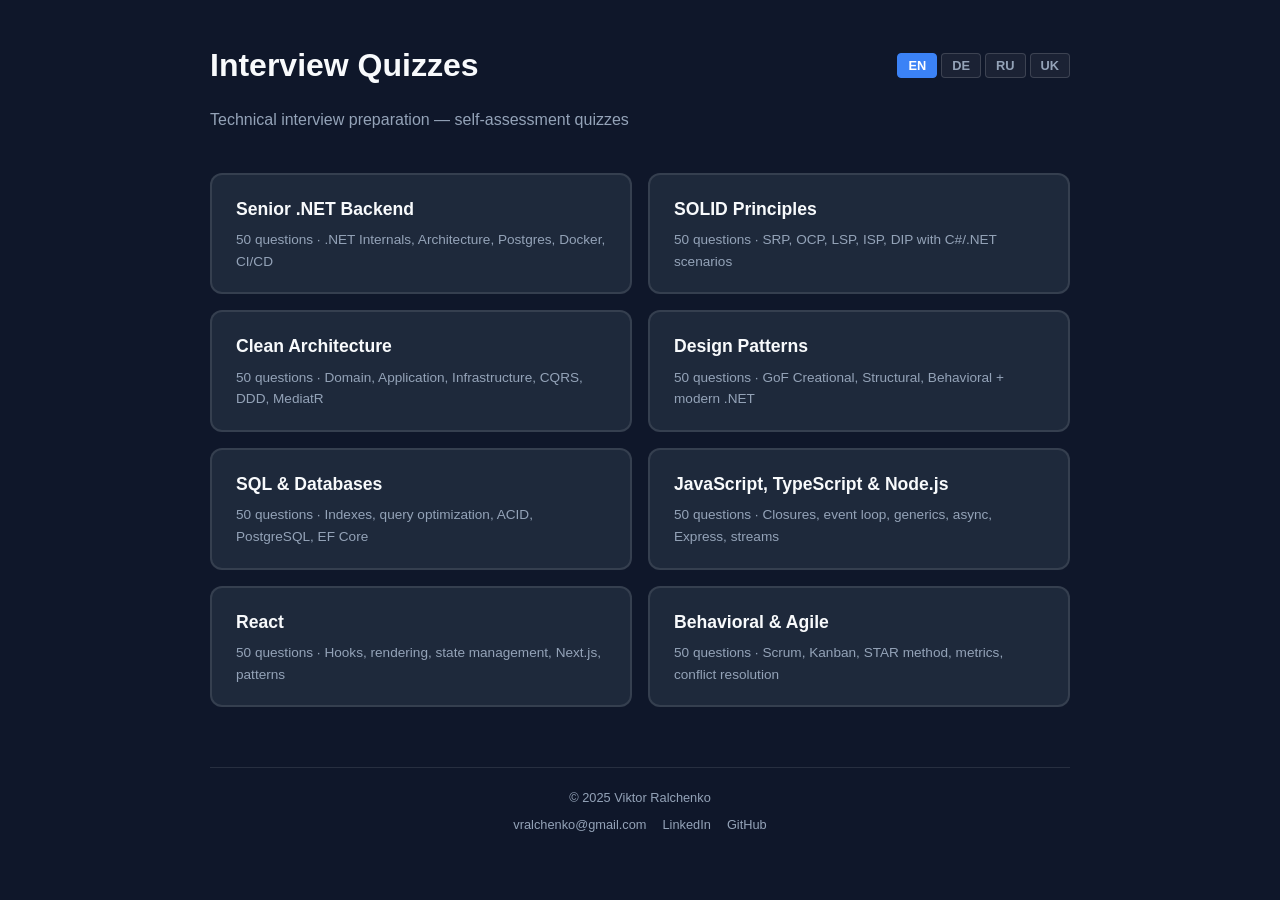
==== index.html @ 6f5f3eaf "Update footer contacts: Gmail + LinkedIn across all pages Co-Authored-By: Claude Opus 4.6 <noreply@a" ====
<!DOCTYPE html>
<html lang="en">
<head>
    <meta charset="UTF-8">
    <meta name="viewport" content="width=device-width, initial-scale=1.0">
    <title>Interview Quizzes — Viktor Ralchenko</title>
    <style>
        :root {
            --bg-main: #0f172a;
            --bg-card: #1e293b;
            --text-main: #f8fafc;
            --text-muted: #94a3b8;
            --accent: #3b82f6;
            --accent-hover: #2563eb;
        }
        body {
            font-family: 'Inter', -apple-system, BlinkMacSystemFont, "Segoe UI", Roboto, Helvetica, Arial, sans-serif;
            background-color: var(--bg-main);
            color: var(--text-main);
            margin: 0;
            padding: 40px 20px;
            display: flex;
            justify-content: center;
            line-height: 1.6;
        }
        .container {
            max-width: 860px;
            width: 100%;
        }
        .top-bar {
            display: flex;
            justify-content: space-between;
            align-items: center;
            margin-bottom: 8px;
        }
        h1 { margin: 0; }
        .lang-selector {
            display: flex;
            gap: 4px;
        }
        .lang-btn {
            background: rgba(255,255,255,0.05);
            border: 1px solid rgba(255,255,255,0.15);
            color: var(--text-muted);
            padding: 4px 10px;
            border-radius: 4px;
            font-size: 0.8rem;
            font-weight: 600;
            cursor: pointer;
            transition: all 0.2s;
        }
        .lang-btn:hover { color: var(--text-main); border-color: var(--accent); }
        .lang-btn.active { background: var(--accent); color: #fff; border-color: var(--accent); }
        .subtitle {
            color: var(--text-muted);
            margin-bottom: 40px;
        }
        .quiz-grid {
            display: grid;
            grid-template-columns: 1fr 1fr;
            gap: 16px;
        }
        @media (max-width: 600px) {
            .quiz-grid { grid-template-columns: 1fr; }
            .top-bar { flex-direction: column; align-items: flex-start; gap: 12px; }
        }
        .quiz-link {
            display: flex;
            flex-direction: column;
            background-color: var(--bg-card);
            border: 2px solid rgba(255,255,255,0.1);
            border-radius: 12px;
            padding: 20px 24px;
            text-decoration: none;
            color: var(--text-main);
            transition: all 0.2s;
        }
        .quiz-link:hover {
            border-color: var(--accent);
            background-color: rgba(59,130,246,0.1);
        }
        .quiz-title {
            font-size: 1.1rem;
            font-weight: 600;
            margin-bottom: 6px;
        }
        .quiz-meta {
            color: var(--text-muted);
            font-size: 0.85rem;
        }
        .footer {
            margin-top: 60px;
            padding-top: 20px;
            border-top: 1px solid rgba(255,255,255,0.1);
            text-align: center;
            color: var(--text-muted);
            font-size: 0.8rem;
        }
        .footer a {
            color: var(--text-muted);
            text-decoration: none;
            transition: color 0.2s;
        }
        .footer a:hover { color: var(--text-main); }
        .footer .contacts {
            margin-top: 6px;
            display: flex;
            justify-content: center;
            gap: 16px;
        }
    </style>
</head>
<body>
    <div class="container">
        <div class="top-bar">
            <h1 id="page-title">Interview Quizzes</h1>
            <div class="lang-selector">
                <button class="lang-btn" data-lang="en" onclick="setLang('en')">EN</button>
                <button class="lang-btn" data-lang="de" onclick="setLang('de')">DE</button>
                <button class="lang-btn" data-lang="ru" onclick="setLang('ru')">RU</button>
                <button class="lang-btn" data-lang="uk" onclick="setLang('uk')">UK</button>
            </div>
        </div>
        <p class="subtitle" id="page-subtitle">Technical interview preparation — self-assessment quizzes</p>
        <div class="quiz-grid" id="quiz-grid"></div>
        <div class="footer">
            <div>&copy; 2025 Viktor Ralchenko</div>
            <div class="contacts">
                <a href="mailto:vralchenko@gmail.com">vralchenko@gmail.com</a>
                <a href="https://www.linkedin.com/in/victoralchenko/" target="_blank">LinkedIn</a>
                <a href="https://github.com/vralchenko" target="_blank">GitHub</a>
            </div>
        </div>
    </div>

    <script>
    const ui = {
        en: {
            title: "Interview Quizzes",
            subtitle: "Technical interview preparation — self-assessment quizzes",
        },
        de: {
            title: "Interview-Quizze",
            subtitle: "Technische Interviewvorbereitung — Selbstbewertungsquizze",
        },
        ru: {
            title: "Квизы для собеседований",
            subtitle: "Подготовка к техническим собеседованиям — тесты для самопроверки",
        },
        uk: {
            title: "Квізи для співбесід",
            subtitle: "Підготовка до технічних співбесід — тести для самоперевірки",
        }
    };

    const quizzes = [
        {
            href: "fireart-senior-dotnet.html",
            title: { en: "Senior .NET Backend", de: "Senior .NET Backend", ru: "Senior .NET Backend", uk: "Senior .NET Backend" },
            meta: {
                en: "50 questions · .NET Internals, Architecture, Postgres, Docker, CI/CD",
                de: "50 Fragen · .NET Internals, Architektur, Postgres, Docker, CI/CD",
                ru: "50 вопросов · .NET Internals, архитектура, Postgres, Docker, CI/CD",
                uk: "50 питань · .NET Internals, архітектура, Postgres, Docker, CI/CD"
            }
        },
        {
            href: "solid-principles.html",
            title: { en: "SOLID Principles", de: "SOLID-Prinzipien", ru: "Принципы SOLID", uk: "Принципи SOLID" },
            meta: {
                en: "50 questions · SRP, OCP, LSP, ISP, DIP with C#/.NET scenarios",
                de: "50 Fragen · SRP, OCP, LSP, ISP, DIP mit C#/.NET-Szenarien",
                ru: "50 вопросов · SRP, OCP, LSP, ISP, DIP на примерах C#/.NET",
                uk: "50 питань · SRP, OCP, LSP, ISP, DIP на прикладах C#/.NET"
            }
        },
        {
            href: "clean-architecture.html",
            title: { en: "Clean Architecture", de: "Clean Architecture", ru: "Clean Architecture", uk: "Clean Architecture" },
            meta: {
                en: "50 questions · Domain, Application, Infrastructure, CQRS, DDD, MediatR",
                de: "50 Fragen · Domain, Application, Infrastructure, CQRS, DDD, MediatR",
                ru: "50 вопросов · Domain, Application, Infrastructure, CQRS, DDD, MediatR",
                uk: "50 питань · Domain, Application, Infrastructure, CQRS, DDD, MediatR"
            }
        },
        {
            href: "design-patterns.html",
            title: { en: "Design Patterns", de: "Design Patterns", ru: "Паттерны проектирования", uk: "Патерни проєктування" },
            meta: {
                en: "50 questions · GoF Creational, Structural, Behavioral + modern .NET",
                de: "50 Fragen · GoF Creational, Structural, Behavioral + modernes .NET",
                ru: "50 вопросов · GoF порождающие, структурные, поведенческие + современный .NET",
                uk: "50 питань · GoF породжувальні, структурні, поведінкові + сучасний .NET"
            }
        },
        {
            href: "sql-databases.html",
            title: { en: "SQL & Databases", de: "SQL & Datenbanken", ru: "SQL и базы данных", uk: "SQL та бази даних" },
            meta: {
                en: "50 questions · Indexes, query optimization, ACID, PostgreSQL, EF Core",
                de: "50 Fragen · Indizes, Abfrageoptimierung, ACID, PostgreSQL, EF Core",
                ru: "50 вопросов · Индексы, оптимизация запросов, ACID, PostgreSQL, EF Core",
                uk: "50 питань · Індекси, оптимізація запитів, ACID, PostgreSQL, EF Core"
            }
        },
        {
            href: "javascript-typescript-node.html",
            title: { en: "JavaScript, TypeScript & Node.js", de: "JavaScript, TypeScript & Node.js", ru: "JavaScript, TypeScript и Node.js", uk: "JavaScript, TypeScript та Node.js" },
            meta: {
                en: "50 questions · Closures, event loop, generics, async, Express, streams",
                de: "50 Fragen · Closures, Event Loop, Generics, Async, Express, Streams",
                ru: "50 вопросов · Замыкания, event loop, generics, async, Express, streams",
                uk: "50 питань · Замикання, event loop, generics, async, Express, streams"
            }
        },
        {
            href: "react.html",
            title: { en: "React", de: "React", ru: "React", uk: "React" },
            meta: {
                en: "50 questions · Hooks, rendering, state management, Next.js, patterns",
                de: "50 Fragen · Hooks, Rendering, State Management, Next.js, Patterns",
                ru: "50 вопросов · Хуки, рендеринг, управление состоянием, Next.js, паттерны",
                uk: "50 питань · Хуки, рендеринг, управління станом, Next.js, патерни"
            }
        },
        {
            href: "behavioral-agile.html",
            title: { en: "Behavioral & Agile", de: "Behavioral & Agile", ru: "Поведенческие и Agile", uk: "Поведінкові та Agile" },
            meta: {
                en: "50 questions · Scrum, Kanban, STAR method, metrics, conflict resolution",
                de: "50 Fragen · Scrum, Kanban, STAR-Methode, Metriken, Konfliktlösung",
                ru: "50 вопросов · Scrum, Kanban, метод STAR, метрики, решение конфликтов",
                uk: "50 питань · Scrum, Kanban, метод STAR, метрики, вирішення конфліктів"
            }
        }
    ];

    let currentLang = localStorage.getItem('quizLang') || 'en';

    function setLang(lang) {
        currentLang = lang;
        localStorage.setItem('quizLang', lang);
        render();
    }

    function render() {
        document.querySelectorAll('.lang-btn').forEach(b => b.classList.toggle('active', b.dataset.lang === currentLang));
        document.getElementById('page-title').textContent = ui[currentLang].title;
        document.getElementById('page-subtitle').textContent = ui[currentLang].subtitle;
        const grid = document.getElementById('quiz-grid');
        grid.innerHTML = quizzes.map(q => `
            <a class="quiz-link" href="${q.href}">
                <div class="quiz-title">${q.title[currentLang]}</div>
                <div class="quiz-meta">${q.meta[currentLang]}</div>
            </a>
        `).join('');
    }

    render();
    </script>
</body>
</html>
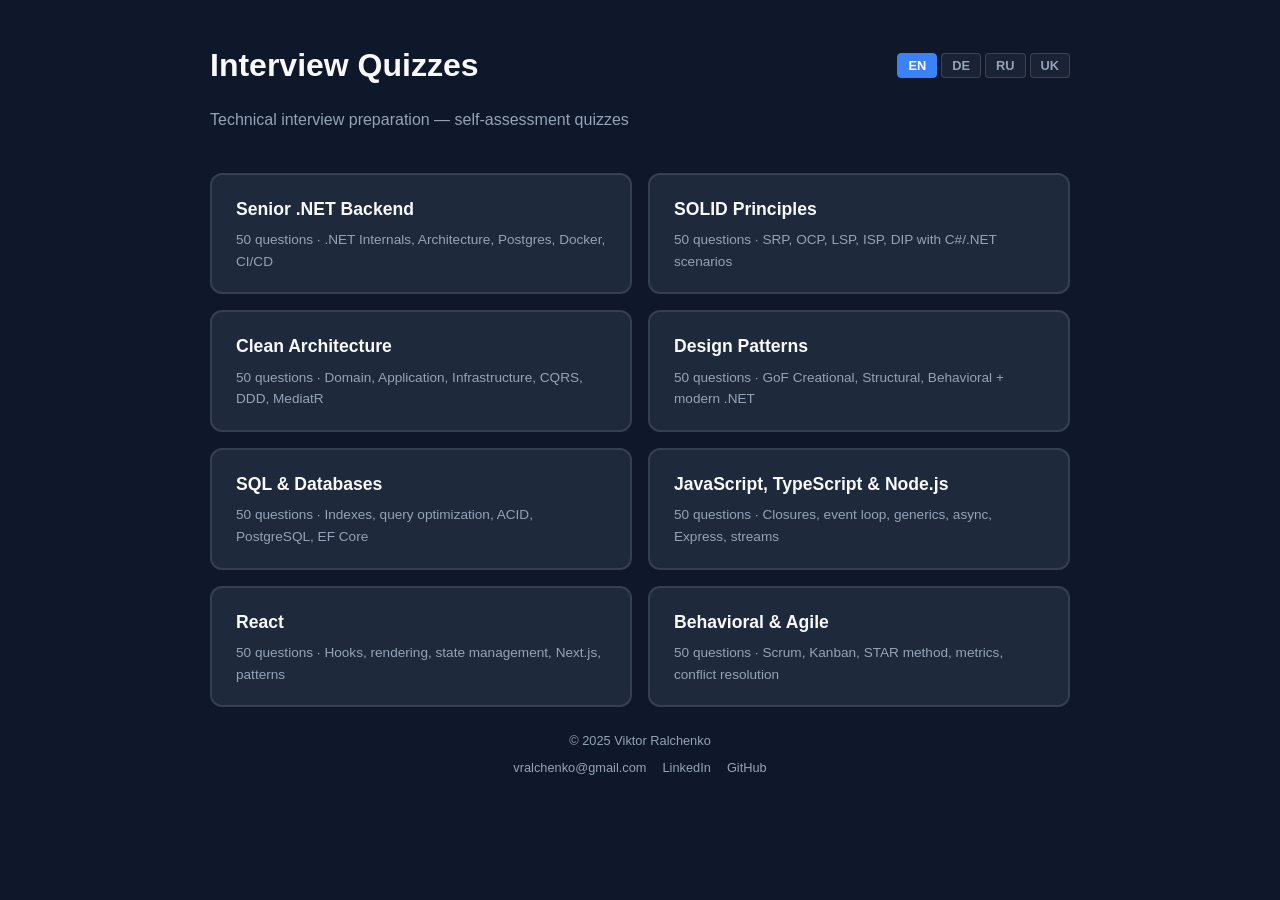
==== commit a1ec33d9: "Clean up footer: remove border-top, reduce margin, sync contacts across all pages Co-Authored-By: Cl" ====
--- a/index.html
+++ b/index.html
@@ -89,9 +89,7 @@
             font-size: 0.85rem;
         }
         .footer {
-            margin-top: 60px;
-            padding-top: 20px;
-            border-top: 1px solid rgba(255,255,255,0.1);
+            margin-top: 24px;
             text-align: center;
             color: var(--text-muted);
             font-size: 0.8rem;
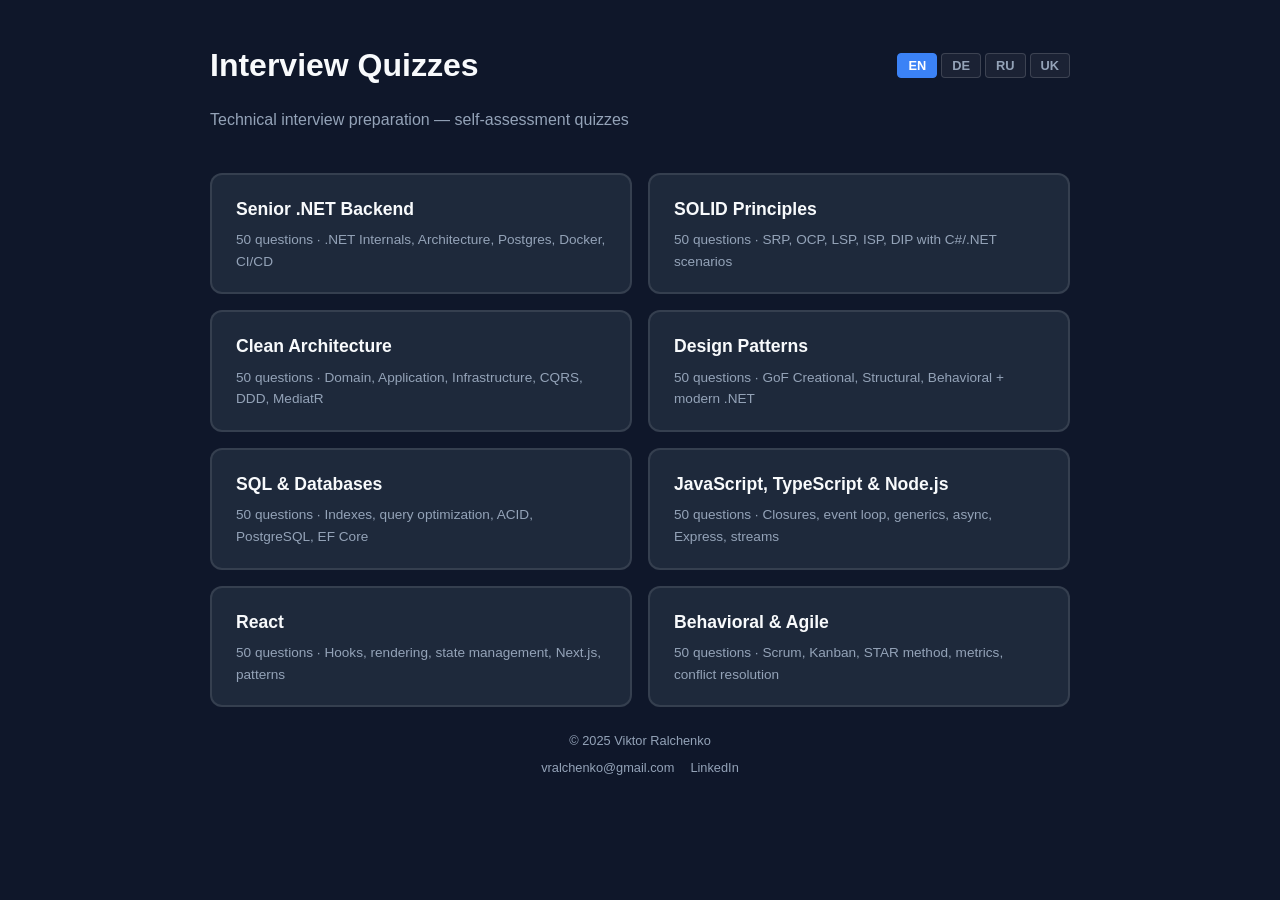
==== commit 00dcb7e6: "Remove GitHub link from footer contacts Co-Authored-By: Claude Opus 4.6 <noreply@anthropic.com>" ====
--- a/index.html
+++ b/index.html
@@ -126,7 +126,6 @@
             <div class="contacts">
                 <a href="mailto:vralchenko@gmail.com">vralchenko@gmail.com</a>
                 <a href="https://www.linkedin.com/in/victoralchenko/" target="_blank">LinkedIn</a>
-                <a href="https://github.com/vralchenko" target="_blank">GitHub</a>
             </div>
         </div>
     </div>
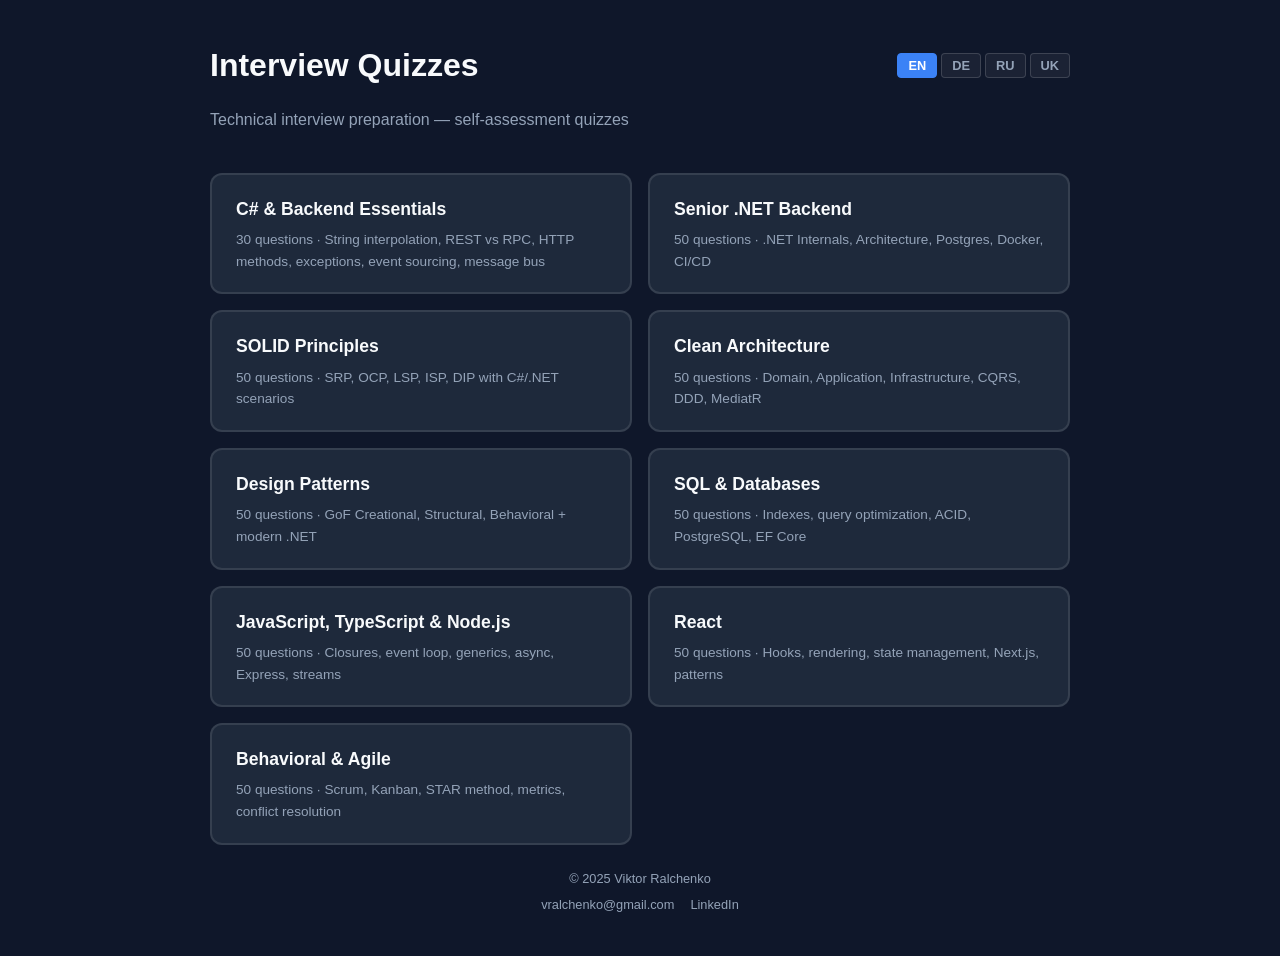
==== commit 9fdfcb51: "Add C# & Backend Essentials quiz (30 questions) Covers string interpolation, REST vs RPC, HTTP metho" ====
--- a/index.html
+++ b/index.html
@@ -152,6 +152,16 @@
 
     const quizzes = [
         {
+            href: "csharp-backend-essentials.html",
+            title: { en: "C# & Backend Essentials", de: "C# & Backend Grundlagen", ru: "C# & Backend: основы", uk: "C# & Backend: основи" },
+            meta: {
+                en: "30 questions · String interpolation, REST vs RPC, HTTP methods, exceptions, event sourcing, message bus",
+                de: "30 Fragen · String-Interpolation, REST vs RPC, HTTP-Methoden, Ausnahmen, Event Sourcing, Message Bus",
+                ru: "30 вопросов · Строковая интерполяция, REST vs RPC, HTTP-методы, исключения, event sourcing, message bus",
+                uk: "30 питань · Рядкова інтерполяція, REST vs RPC, HTTP-методи, винятки, event sourcing, message bus"
+            }
+        },
+        {
             href: "fireart-senior-dotnet.html",
             title: { en: "Senior .NET Backend", de: "Senior .NET Backend", ru: "Senior .NET Backend", uk: "Senior .NET Backend" },
             meta: {
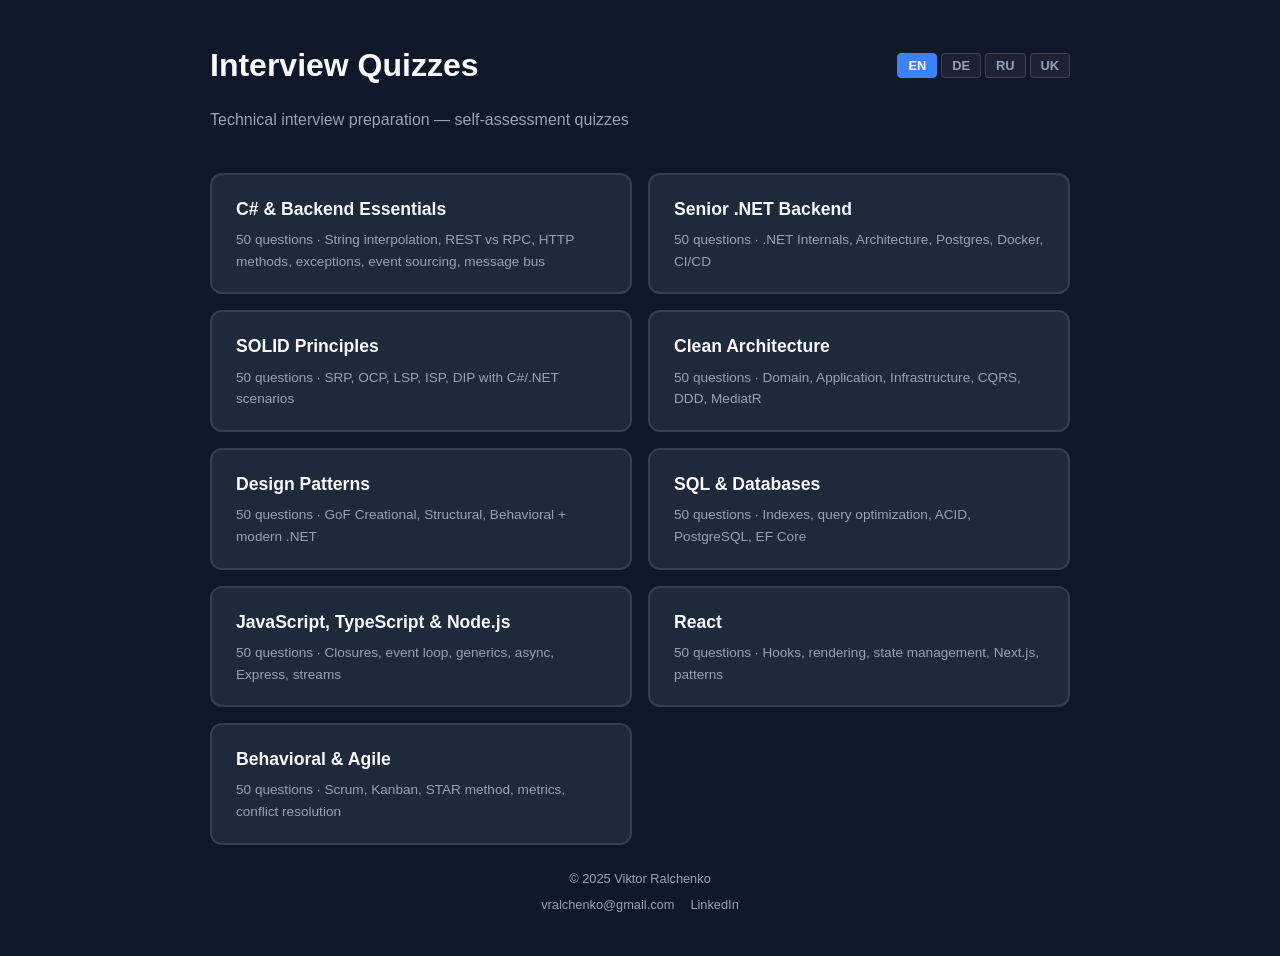
==== commit cd7a6385: "Expand C# & Backend Essentials quiz to 50 questions, fix footer position - Added 20 more questions c" ====
--- a/index.html
+++ b/index.html
@@ -155,10 +155,10 @@
             href: "csharp-backend-essentials.html",
             title: { en: "C# & Backend Essentials", de: "C# & Backend Grundlagen", ru: "C# & Backend: основы", uk: "C# & Backend: основи" },
             meta: {
-                en: "30 questions · String interpolation, REST vs RPC, HTTP methods, exceptions, event sourcing, message bus",
-                de: "30 Fragen · String-Interpolation, REST vs RPC, HTTP-Methoden, Ausnahmen, Event Sourcing, Message Bus",
-                ru: "30 вопросов · Строковая интерполяция, REST vs RPC, HTTP-методы, исключения, event sourcing, message bus",
-                uk: "30 питань · Рядкова інтерполяція, REST vs RPC, HTTP-методи, винятки, event sourcing, message bus"
+                en: "50 questions · String interpolation, REST vs RPC, HTTP methods, exceptions, event sourcing, message bus",
+                de: "50 Fragen · String-Interpolation, REST vs RPC, HTTP-Methoden, Ausnahmen, Event Sourcing, Message Bus",
+                ru: "50 вопросов · Строковая интерполяция, REST vs RPC, HTTP-методы, исключения, event sourcing, message bus",
+                uk: "50 питань · Рядкова інтерполяція, REST vs RPC, HTTP-методи, винятки, event sourcing, message bus"
             }
         },
         {
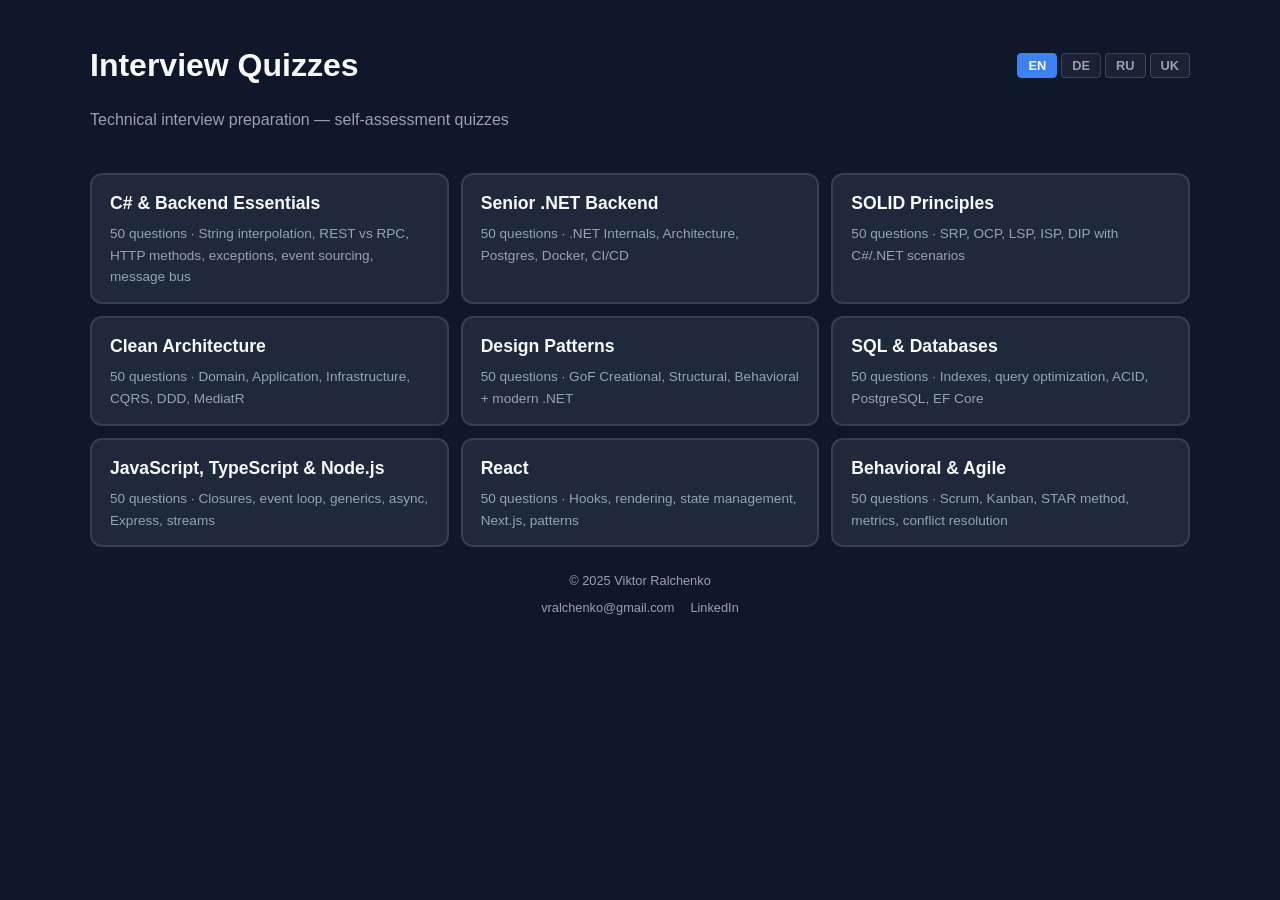
==== commit 6c7c1c05: "Switch quiz grid to 3 columns with responsive breakpoints Co-Authored-By: Claude Opus 4.6 <noreply@a" ====
--- a/index.html
+++ b/index.html
@@ -4,108 +4,12 @@
     <meta charset="UTF-8">
     <meta name="viewport" content="width=device-width, initial-scale=1.0">
     <title>Interview Quizzes — Viktor Ralchenko</title>
+    <link rel="stylesheet" href="style.css">
     <style>
-        :root {
-            --bg-main: #0f172a;
-            --bg-card: #1e293b;
-            --text-main: #f8fafc;
-            --text-muted: #94a3b8;
-            --accent: #3b82f6;
-            --accent-hover: #2563eb;
-        }
-        body {
-            font-family: 'Inter', -apple-system, BlinkMacSystemFont, "Segoe UI", Roboto, Helvetica, Arial, sans-serif;
-            background-color: var(--bg-main);
-            color: var(--text-main);
-            margin: 0;
-            padding: 40px 20px;
-            display: flex;
-            justify-content: center;
-            line-height: 1.6;
-        }
-        .container {
-            max-width: 860px;
-            width: 100%;
-        }
-        .top-bar {
-            display: flex;
-            justify-content: space-between;
-            align-items: center;
-            margin-bottom: 8px;
-        }
+        body { padding: 40px 20px; }
+        .container { max-width: 1100px; }
         h1 { margin: 0; }
-        .lang-selector {
-            display: flex;
-            gap: 4px;
-        }
-        .lang-btn {
-            background: rgba(255,255,255,0.05);
-            border: 1px solid rgba(255,255,255,0.15);
-            color: var(--text-muted);
-            padding: 4px 10px;
-            border-radius: 4px;
-            font-size: 0.8rem;
-            font-weight: 600;
-            cursor: pointer;
-            transition: all 0.2s;
-        }
-        .lang-btn:hover { color: var(--text-main); border-color: var(--accent); }
-        .lang-btn.active { background: var(--accent); color: #fff; border-color: var(--accent); }
-        .subtitle {
-            color: var(--text-muted);
-            margin-bottom: 40px;
-        }
-        .quiz-grid {
-            display: grid;
-            grid-template-columns: 1fr 1fr;
-            gap: 16px;
-        }
-        @media (max-width: 600px) {
-            .quiz-grid { grid-template-columns: 1fr; }
-            .top-bar { flex-direction: column; align-items: flex-start; gap: 12px; }
-        }
-        .quiz-link {
-            display: flex;
-            flex-direction: column;
-            background-color: var(--bg-card);
-            border: 2px solid rgba(255,255,255,0.1);
-            border-radius: 12px;
-            padding: 20px 24px;
-            text-decoration: none;
-            color: var(--text-main);
-            transition: all 0.2s;
-        }
-        .quiz-link:hover {
-            border-color: var(--accent);
-            background-color: rgba(59,130,246,0.1);
-        }
-        .quiz-title {
-            font-size: 1.1rem;
-            font-weight: 600;
-            margin-bottom: 6px;
-        }
-        .quiz-meta {
-            color: var(--text-muted);
-            font-size: 0.85rem;
-        }
-        .footer {
-            margin-top: 24px;
-            text-align: center;
-            color: var(--text-muted);
-            font-size: 0.8rem;
-        }
-        .footer a {
-            color: var(--text-muted);
-            text-decoration: none;
-            transition: color 0.2s;
-        }
-        .footer a:hover { color: var(--text-main); }
-        .footer .contacts {
-            margin-top: 6px;
-            display: flex;
-            justify-content: center;
-            gap: 16px;
-        }
+        .lang-selector { margin-top: 0; }
     </style>
 </head>
 <body>
@@ -121,14 +25,8 @@
         </div>
         <p class="subtitle" id="page-subtitle">Technical interview preparation — self-assessment quizzes</p>
         <div class="quiz-grid" id="quiz-grid"></div>
-        <div class="footer">
-            <div>&copy; 2025 Viktor Ralchenko</div>
-            <div class="contacts">
-                <a href="mailto:vralchenko@gmail.com">vralchenko@gmail.com</a>
-                <a href="https://www.linkedin.com/in/victoralchenko/" target="_blank">LinkedIn</a>
-            </div>
-        </div>
     </div>
+    <script src="layout.js"></script>
 
     <script>
     const ui = {
--- a/style.css
+++ b/style.css
@@ -0,0 +1,159 @@
+/* === Shared variables & base === */
+:root {
+    --bg-main: #0f172a;
+    --bg-card: #1e293b;
+    --text-main: #f8fafc;
+    --text-muted: #94a3b8;
+    --accent: #3b82f6;
+    --accent-hover: #2563eb;
+    --success: #10b981;
+    --danger: #ef4444;
+}
+body {
+    font-family: 'Inter', -apple-system, BlinkMacSystemFont, "Segoe UI", Roboto, Helvetica, Arial, sans-serif;
+    background-color: var(--bg-main);
+    color: var(--text-main);
+    margin: 0;
+    padding: 20px;
+    display: flex;
+    justify-content: center;
+    line-height: 1.6;
+}
+
+/* === Layout === */
+.container { max-width: 800px; width: 100%; }
+
+/* === Header === */
+.header { text-align: center; margin-bottom: 20px; }
+.header h1 { margin-bottom: 5px; color: #fff; }
+.header p { color: var(--text-muted); font-size: 0.95rem; }
+
+/* === Language selector === */
+.lang-selector { display: flex; justify-content: center; gap: 4px; margin-top: 12px; }
+.lang-btn {
+    background: rgba(255,255,255,0.05);
+    border: 1px solid rgba(255,255,255,0.15);
+    color: var(--text-muted);
+    padding: 4px 10px;
+    border-radius: 4px;
+    font-size: 0.8rem;
+    font-weight: 600;
+    cursor: pointer;
+    transition: all 0.2s;
+}
+.lang-btn:hover { color: var(--text-main); border-color: var(--accent); }
+.lang-btn.active { background: var(--accent); color: #fff; border-color: var(--accent); }
+
+/* === Progress bar === */
+.progress-bar { width: 100%; height: 8px; background-color: var(--bg-card); border-radius: 4px; margin-bottom: 20px; overflow: hidden; }
+.progress-fill { height: 100%; background-color: var(--accent); width: 0%; transition: width 0.3s ease; }
+
+/* === Cards === */
+.card { background-color: var(--bg-card); border-radius: 12px; padding: 30px; box-shadow: 0 10px 15px -3px rgba(0,0,0,0.1); display: none; }
+.card.active { display: block; animation: fadeIn 0.4s; }
+@keyframes fadeIn { from { opacity: 0; transform: translateY(10px); } to { opacity: 1; transform: translateY(0); } }
+
+/* === Quiz question elements === */
+.category-badge { display: inline-block; background-color: rgba(59,130,246,0.2); color: #60a5fa; padding: 4px 10px; border-radius: 9999px; font-size: 0.8rem; font-weight: 600; margin-bottom: 15px; text-transform: uppercase; letter-spacing: 0.5px; }
+.question-text { font-size: 1.25rem; font-weight: 600; margin-bottom: 20px; }
+.options { display: flex; flex-direction: column; gap: 12px; }
+.option-btn {
+    background-color: rgba(255,255,255,0.05);
+    border: 2px solid rgba(255,255,255,0.1);
+    color: var(--text-main);
+    padding: 15px 20px;
+    border-radius: 8px;
+    font-size: 1rem;
+    text-align: left;
+    cursor: pointer;
+    transition: all 0.2s;
+    line-height: 1.4;
+}
+.option-btn:hover:not(:disabled) { background-color: rgba(255,255,255,0.1); border-color: rgba(255,255,255,0.2); }
+.option-btn.correct { background-color: rgba(16,185,129,0.2); border-color: var(--success); }
+.option-btn.wrong { background-color: rgba(239,68,68,0.2); border-color: var(--danger); opacity: 0.7; }
+.option-btn:disabled { cursor: default; }
+.explanation { margin-top: 20px; padding: 15px; background-color: rgba(255,255,255,0.05); border-left: 4px solid var(--accent); border-radius: 4px; font-size: 0.95rem; display: none; }
+.explanation.show { display: block; animation: fadeIn 0.4s; }
+
+/* === Controls & buttons === */
+.controls { margin-top: 25px; display: flex; justify-content: flex-end; }
+.next-btn, .restart-btn { background-color: var(--accent); color: white; border: none; padding: 12px 24px; border-radius: 6px; font-size: 1rem; font-weight: 600; cursor: pointer; transition: background-color 0.2s; display: none; }
+.next-btn.show, .restart-btn.show { display: block; }
+.next-btn:hover, .restart-btn:hover { background-color: var(--accent-hover); }
+
+/* === Score display === */
+.score-display { display: flex; justify-content: space-between; align-items: center; margin-bottom: 10px; font-size: 0.9rem; color: var(--text-muted); }
+#results-card { text-align: center; }
+.final-score { font-size: 4rem; font-weight: 700; color: var(--accent); margin: 20px 0; }
+
+/* === Setup card === */
+#setup-card { text-align: center; }
+
+/* === Navigation bar === */
+.nav-bar { display: flex; justify-content: space-between; margin-bottom: 16px; }
+.nav-btn {
+    background: none;
+    border: 1px solid rgba(255,255,255,0.15);
+    color: var(--text-muted);
+    padding: 6px 14px;
+    border-radius: 6px;
+    font-size: 0.85rem;
+    cursor: pointer;
+    transition: all 0.2s;
+    text-decoration: none;
+    display: inline-flex;
+    align-items: center;
+    gap: 6px;
+}
+.nav-btn:hover { color: var(--text-main); border-color: var(--accent); background-color: rgba(59,130,246,0.1); }
+
+/* === Batch mode buttons === */
+.batch-controls { display: flex; flex-direction: column; gap: 15px; margin: 30px 0; }
+.batch-btn { background-color: rgba(255,255,255,0.05); border: 2px solid var(--accent); color: var(--text-main); padding: 15px; border-radius: 8px; font-size: 1.1rem; cursor: pointer; transition: all 0.2s; }
+.batch-btn:hover { background-color: var(--accent); }
+
+/* === Back link on setup screen === */
+.back-link {
+    display: inline-flex;
+    align-items: center;
+    gap: 6px;
+    color: var(--text-muted);
+    text-decoration: none;
+    font-size: 0.85rem;
+    margin-bottom: 16px;
+    transition: color 0.2s;
+}
+.back-link:hover { color: var(--text-main); }
+
+/* === Footer (injected by layout.js) === */
+.footer { margin-top: 24px; text-align: center; color: var(--text-muted); font-size: 0.8rem; }
+.footer a { color: var(--text-muted); text-decoration: none; transition: color 0.2s; }
+.footer a:hover { color: var(--text-main); }
+.footer .contacts { margin-top: 6px; display: flex; justify-content: center; gap: 16px; }
+
+/* === Index page specifics === */
+.top-bar { display: flex; justify-content: space-between; align-items: center; margin-bottom: 8px; }
+.subtitle { color: var(--text-muted); margin-bottom: 40px; }
+.quiz-grid { display: grid; grid-template-columns: repeat(3, 1fr); gap: 12px; }
+@media (max-width: 900px) {
+    .quiz-grid { grid-template-columns: 1fr 1fr; }
+}
+@media (max-width: 600px) {
+    .quiz-grid { grid-template-columns: 1fr; }
+    .top-bar { flex-direction: column; align-items: flex-start; gap: 12px; }
+}
+.quiz-link {
+    display: flex;
+    flex-direction: column;
+    background-color: var(--bg-card);
+    border: 2px solid rgba(255,255,255,0.1);
+    border-radius: 12px;
+    padding: 14px 18px;
+    text-decoration: none;
+    color: var(--text-main);
+    transition: all 0.2s;
+}
+.quiz-link:hover { border-color: var(--accent); background-color: rgba(59,130,246,0.1); }
+.quiz-title { font-size: 1.1rem; font-weight: 600; margin-bottom: 6px; }
+.quiz-meta { color: var(--text-muted); font-size: 0.85rem; }
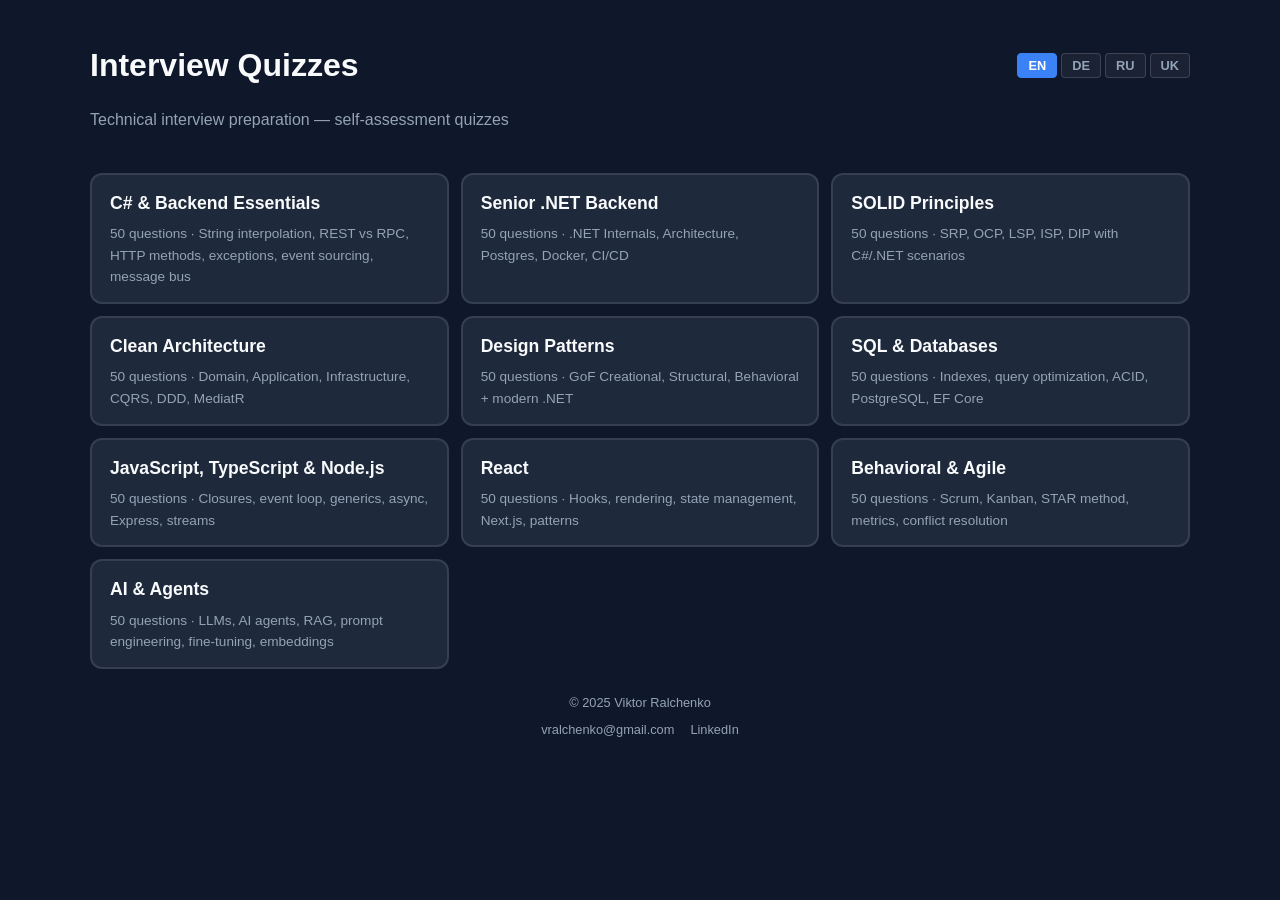
==== commit 090eb1cf: "Add AI & Agents quiz with 50 questions Covers LLMs, AI agents, RAG, prompt engineering, fine-tuning," ====
--- a/index.html
+++ b/index.html
@@ -138,6 +138,16 @@
                 ru: "50 вопросов · Scrum, Kanban, метод STAR, метрики, решение конфликтов",
                 uk: "50 питань · Scrum, Kanban, метод STAR, метрики, вирішення конфліктів"
             }
+        },
+        {
+            href: "ai-agents.html",
+            title: { en: "AI & Agents", de: "KI & Agenten", ru: "ИИ и агенты", uk: "ШІ та агенти" },
+            meta: {
+                en: "50 questions · LLMs, AI agents, RAG, prompt engineering, fine-tuning, embeddings",
+                de: "50 Fragen · LLMs, KI-Agenten, RAG, Prompt Engineering, Fine-tuning, Embeddings",
+                ru: "50 вопросов · LLM, ИИ-агенты, RAG, промпт-инжиниринг, файн-тьюнинг, эмбеддинги",
+                uk: "50 питань · LLM, ШІ-агенти, RAG, промпт-інжиніринг, файн-тьюнінг, ембеддінги"
+            }
         }
     ];
 
